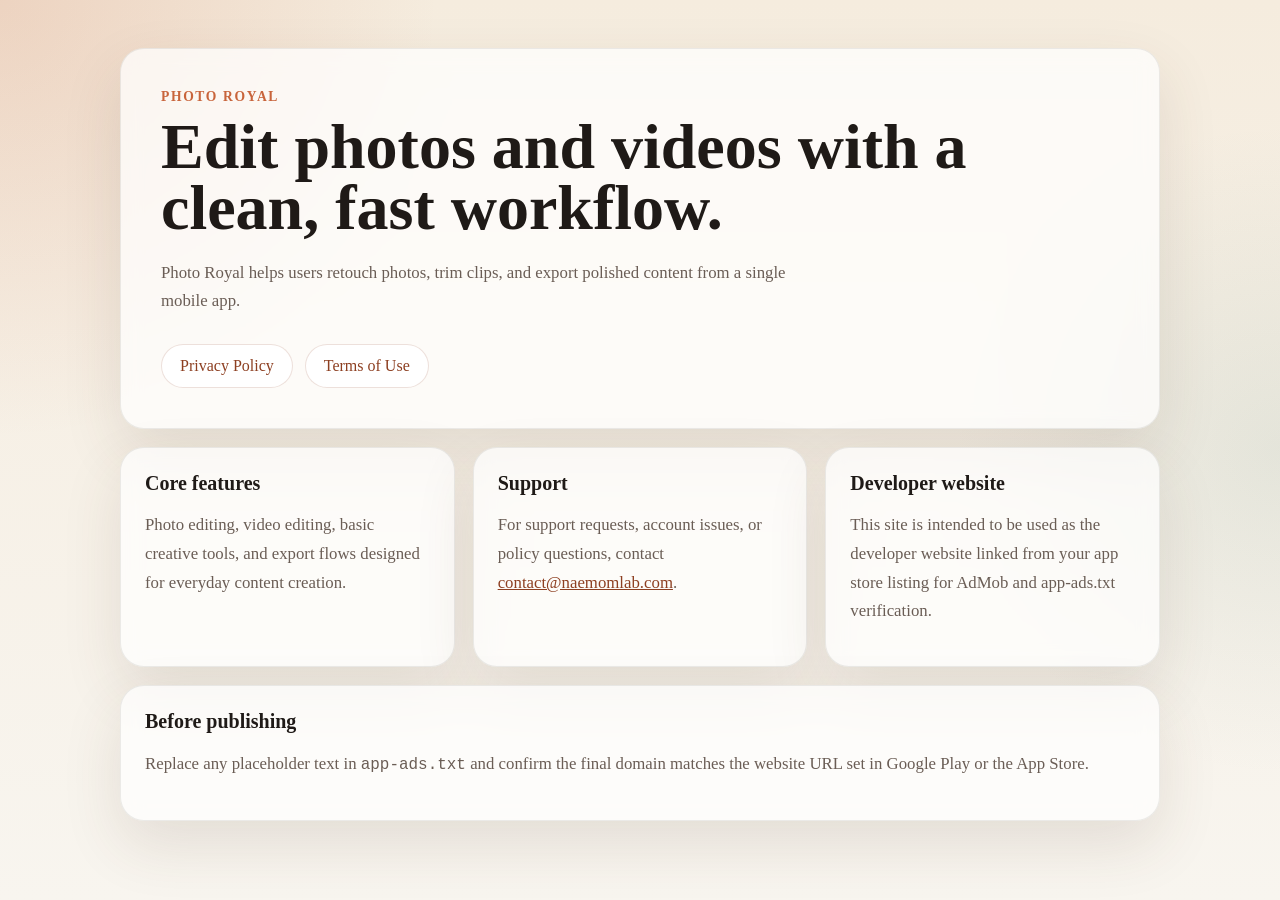
==== index.html @ b3946404 "Add brian.vn GitHub Pages site" ====
<!DOCTYPE html>
<html lang="en">
  <head>
    <meta charset="UTF-8" />
    <meta name="viewport" content="width=device-width, initial-scale=1.0" />
    <title>Photo Royal</title>
    <meta
      name="description"
      content="Photo Royal is a simple photo and video editing app with creative tools for quick editing and sharing."
    />
    <link rel="stylesheet" href="./styles.css" />
  </head>
  <body>
    <main class="shell">
      <section class="hero">
        <p class="eyebrow">Photo Royal</p>
        <h1>Edit photos and videos with a clean, fast workflow.</h1>
        <p class="lead">
          Photo Royal helps users retouch photos, trim clips, and export polished
          content from a single mobile app.
        </p>
        <div class="actions">
          <a href="./privacy.html">Privacy Policy</a>
          <a href="./terms.html">Terms of Use</a>
        </div>
      </section>

      <section class="grid">
        <article class="card">
          <h2>Core features</h2>
          <p>
            Photo editing, video editing, basic creative tools, and export flows
            designed for everyday content creation.
          </p>
        </article>
        <article class="card">
          <h2>Support</h2>
          <p>
            For support requests, account issues, or policy questions, contact
            <a href="mailto:contact@naemomlab.com">contact@naemomlab.com</a>.
          </p>
        </article>
        <article class="card">
          <h2>Developer website</h2>
          <p>
            This site is intended to be used as the developer website linked from
            your app store listing for AdMob and app-ads.txt verification.
          </p>
        </article>
      </section>

      <section class="card notice">
        <h2>Before publishing</h2>
        <p>
          Replace any placeholder text in <code>app-ads.txt</code> and confirm the
          final domain matches the website URL set in Google Play or the App
          Store.
        </p>
      </section>
    </main>
  </body>
</html>
---- styles.css ----
:root {
  --bg: #f6f1e8;
  --surface: rgba(255, 255, 255, 0.72);
  --surface-strong: #ffffff;
  --text: #1f1a17;
  --muted: #6a5d55;
  --accent: #c8643b;
  --accent-dark: #8d3f21;
  --border: rgba(31, 26, 23, 0.08);
  --shadow: 0 24px 60px rgba(86, 56, 38, 0.12);
}

* {
  box-sizing: border-box;
}

html {
  font-size: 16px;
}

body {
  margin: 0;
  min-height: 100vh;
  font-family: Georgia, "Times New Roman", serif;
  color: var(--text);
  background:
    radial-gradient(circle at top left, rgba(200, 100, 59, 0.18), transparent 28%),
    radial-gradient(circle at right center, rgba(96, 140, 128, 0.12), transparent 24%),
    linear-gradient(180deg, #f5ecde 0%, #f8f5ef 100%);
}

a {
  color: var(--accent-dark);
}

.shell {
  width: min(1040px, calc(100% - 32px));
  margin: 0 auto;
  padding: 48px 0 72px;
}

.hero,
.card,
.document {
  background: var(--surface);
  backdrop-filter: blur(10px);
  border: 1px solid var(--border);
  border-radius: 24px;
  box-shadow: var(--shadow);
}

.hero {
  padding: 40px;
}

.eyebrow {
  margin: 0 0 12px;
  color: var(--accent);
  font-size: 0.85rem;
  font-weight: 700;
  letter-spacing: 0.12em;
  text-transform: uppercase;
}

h1 {
  margin: 0;
  font-size: clamp(2.4rem, 5vw, 4.5rem);
  line-height: 0.95;
}

.lead,
.card p,
.document p,
.document li {
  font-size: 1.05rem;
  line-height: 1.7;
  color: var(--muted);
}

.lead {
  max-width: 40rem;
  margin: 20px 0 0;
}

.actions {
  display: flex;
  flex-wrap: wrap;
  gap: 12px;
  margin-top: 28px;
}

.actions a {
  display: inline-flex;
  align-items: center;
  justify-content: center;
  padding: 12px 18px;
  border-radius: 999px;
  text-decoration: none;
  border: 1px solid rgba(141, 63, 33, 0.16);
  background: var(--surface-strong);
}

.grid {
  display: grid;
  grid-template-columns: repeat(3, minmax(0, 1fr));
  gap: 18px;
  margin-top: 18px;
}

.card {
  padding: 24px;
}

.card h2,
.document h2 {
  margin-top: 0;
  margin-bottom: 12px;
  font-size: 1.25rem;
}

.notice {
  margin-top: 18px;
}

.document-shell {
  max-width: 860px;
}

.back-link {
  display: inline-block;
  margin-bottom: 16px;
}

.document {
  padding: 32px;
}

.meta {
  margin-top: 8px;
  color: var(--muted);
}

ul {
  padding-left: 20px;
}

code {
  font-family: "SFMono-Regular", Consolas, "Liberation Mono", monospace;
  font-size: 0.95em;
}

@media (max-width: 800px) {
  .grid {
    grid-template-columns: 1fr;
  }

  .hero,
  .document,
  .card {
    padding: 24px;
  }

  .shell {
    width: min(100% - 24px, 1040px);
    padding: 24px 0 48px;
  }
}
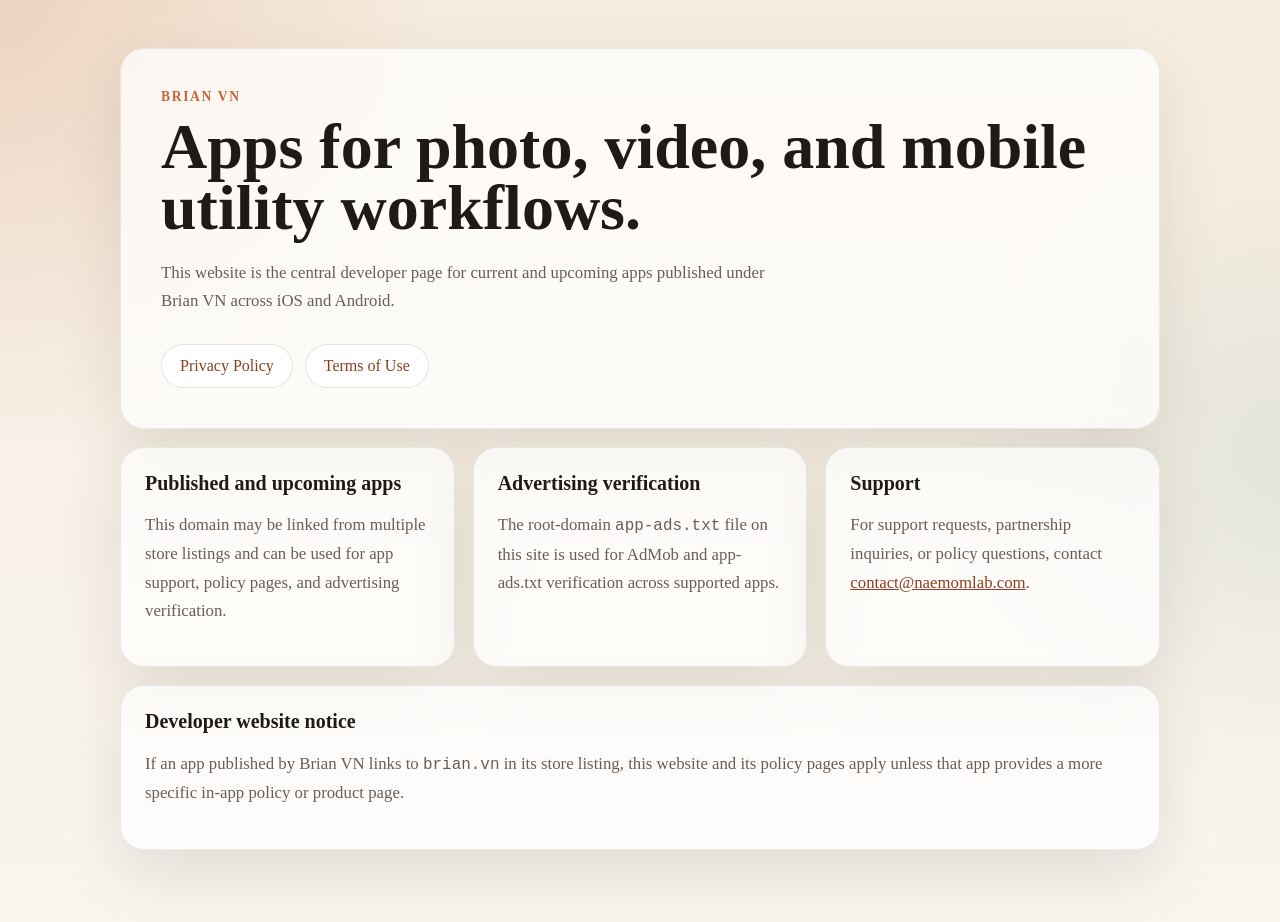
==== commit 08542616: "Update web site" ====
--- a/index.html
+++ b/index.html
@@ -3,21 +3,21 @@
   <head>
     <meta charset="UTF-8" />
     <meta name="viewport" content="width=device-width, initial-scale=1.0" />
-    <title>Photo Royal</title>
+    <title>Brian VN Apps</title>
     <meta
       name="description"
-      content="Photo Royal is a simple photo and video editing app with creative tools for quick editing and sharing."
+      content="Developer website for Brian VN apps across iOS and Android."
     />
     <link rel="stylesheet" href="./styles.css" />
   </head>
   <body>
     <main class="shell">
       <section class="hero">
-        <p class="eyebrow">Photo Royal</p>
-        <h1>Edit photos and videos with a clean, fast workflow.</h1>
+        <p class="eyebrow">Brian VN</p>
+        <h1>Apps for photo, video, and mobile utility workflows.</h1>
         <p class="lead">
-          Photo Royal helps users retouch photos, trim clips, and export polished
-          content from a single mobile app.
+          This website is the central developer page for current and upcoming apps
+          published under Brian VN across iOS and Android.
         </p>
         <div class="actions">
           <a href="./privacy.html">Privacy Policy</a>
@@ -27,34 +27,35 @@
 
       <section class="grid">
         <article class="card">
-          <h2>Core features</h2>
+          <h2>Published and upcoming apps</h2>
           <p>
-            Photo editing, video editing, basic creative tools, and export flows
-            designed for everyday content creation.
+            This domain may be linked from multiple store listings and can be used
+            for app support, policy pages, and advertising verification.
+          </p>
+        </article>
+        <article class="card">
+          <h2>Advertising verification</h2>
+          <p>
+            The root-domain <code>app-ads.txt</code> file on this site is used for
+            AdMob and app-ads.txt verification across supported apps.
           </p>
         </article>
         <article class="card">
           <h2>Support</h2>
           <p>
-            For support requests, account issues, or policy questions, contact
+            For support requests, partnership inquiries, or policy questions,
+            contact
             <a href="mailto:contact@naemomlab.com">contact@naemomlab.com</a>.
-          </p>
-        </article>
-        <article class="card">
-          <h2>Developer website</h2>
-          <p>
-            This site is intended to be used as the developer website linked from
-            your app store listing for AdMob and app-ads.txt verification.
           </p>
         </article>
       </section>
 
       <section class="card notice">
-        <h2>Before publishing</h2>
+        <h2>Developer website notice</h2>
         <p>
-          Replace any placeholder text in <code>app-ads.txt</code> and confirm the
-          final domain matches the website URL set in Google Play or the App
-          Store.
+          If an app published by Brian VN links to <code>brian.vn</code> in its
+          store listing, this website and its policy pages apply unless that app
+          provides a more specific in-app policy or product page.
         </p>
       </section>
     </main>
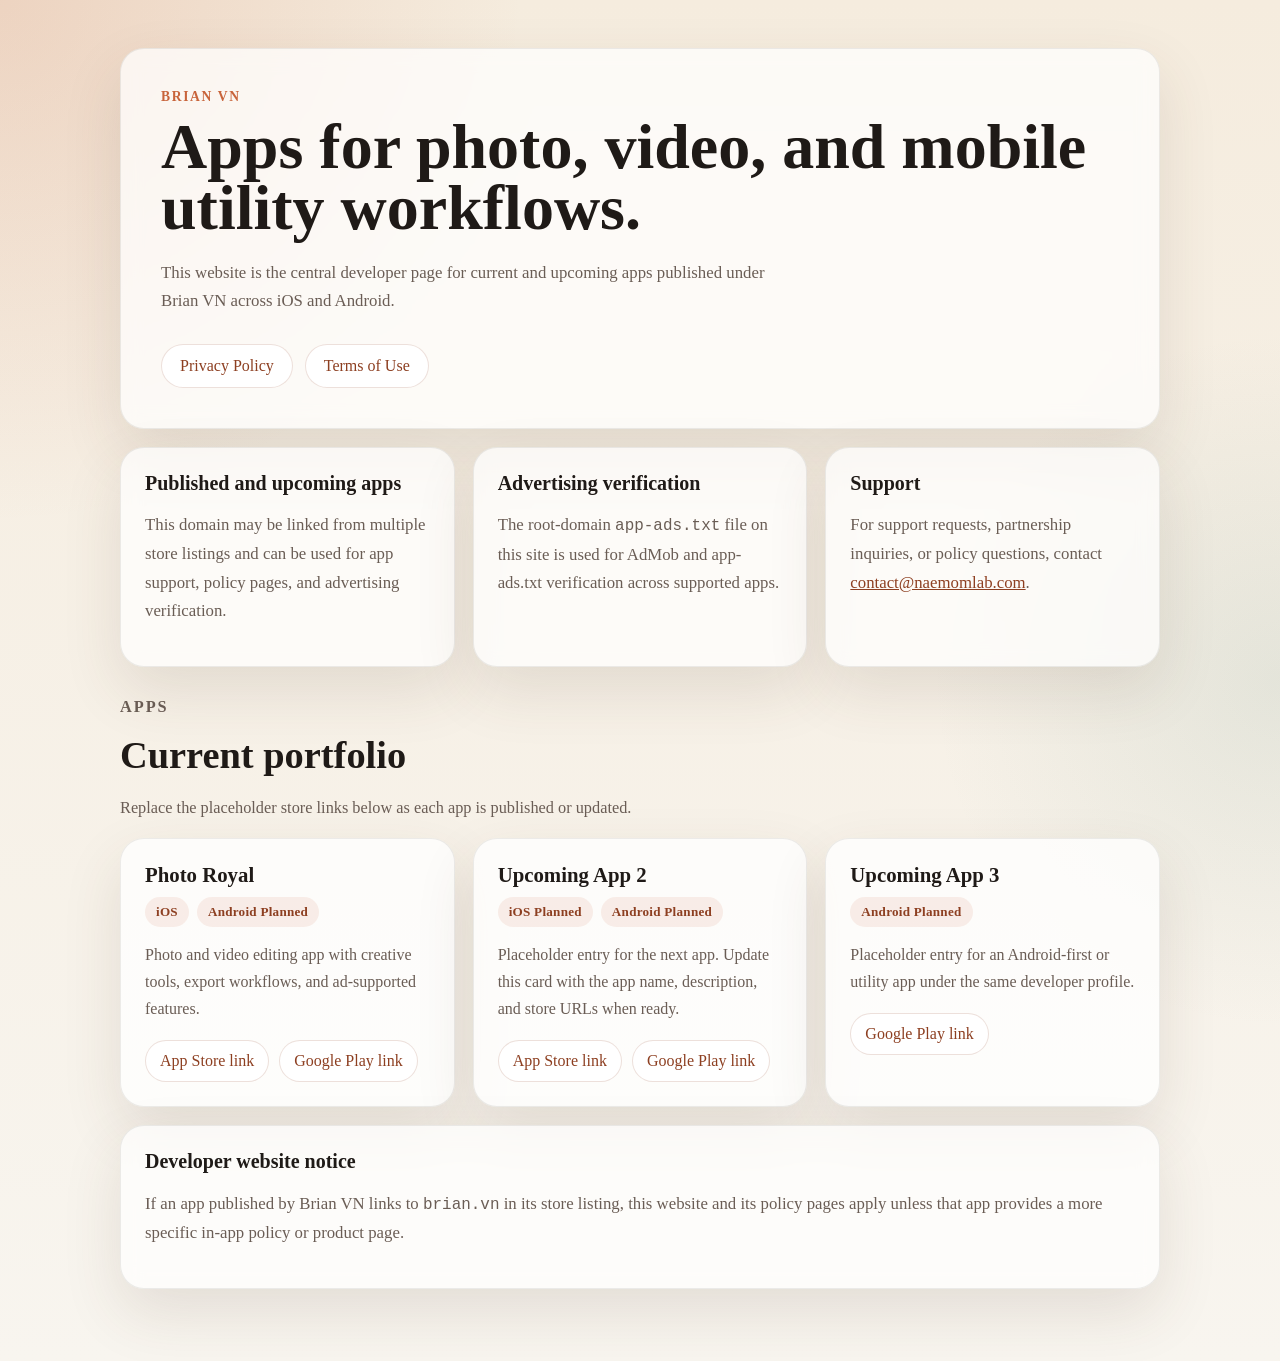
==== commit af6978a0: "Update code" ====
--- a/index.html
+++ b/index.html
@@ -50,6 +50,71 @@
         </article>
       </section>
 
+      <section class="apps-section">
+        <div class="section-heading">
+          <p class="eyebrow">Apps</p>
+          <h2>Current portfolio</h2>
+          <p>
+            Replace the placeholder store links below as each app is published or
+            updated.
+          </p>
+        </div>
+
+        <div class="apps-grid">
+          <article class="app-card">
+            <div class="app-header">
+              <h3>Photo Royal</h3>
+              <div class="platforms">
+                <span class="platform">iOS</span>
+                <span class="platform">Android Planned</span>
+              </div>
+            </div>
+            <p>
+              Photo and video editing app with creative tools, export workflows,
+              and ad-supported features.
+            </p>
+            <div class="app-links">
+              <a href="#">App Store link</a>
+              <a href="#">Google Play link</a>
+            </div>
+          </article>
+
+          <article class="app-card">
+            <div class="app-header">
+              <h3>Upcoming App 2</h3>
+              <div class="platforms">
+                <span class="platform">iOS Planned</span>
+                <span class="platform">Android Planned</span>
+              </div>
+            </div>
+            <p>
+              Placeholder entry for the next app. Update this card with the app
+              name, description, and store URLs when ready.
+            </p>
+            <div class="app-links">
+              <a href="#">App Store link</a>
+              <a href="#">Google Play link</a>
+            </div>
+          </article>
+
+          <article class="app-card">
+            <div class="app-header">
+              <h3>Upcoming App 3</h3>
+              <div class="platforms">
+                <span class="platform">Android Planned</span>
+              </div>
+            </div>
+            <p>
+              Placeholder entry for an Android-first or utility app under the same
+              developer profile.
+            </p>
+            <div class="app-links">
+              <a href="#">Google Play link</a>
+            </div>
+          </article>
+        </div>
+      </section>
+
       <section class="card notice">
         <h2>Developer website notice</h2>
         <p>
--- a/styles.css
+++ b/styles.css
@@ -165,3 +165,96 @@
     padding: 24px 0 48px;
   }
 }
+
+.apps-section {
+  margin-top: 26px;
+}
+
+.section-heading {
+  margin-bottom: 16px;
+}
+
+.section-heading h2 {
+  margin: 0;
+  font-size: clamp(1.8rem, 3vw, 2.6rem);
+}
+
+.section-heading p {
+  max-width: 40rem;
+  color: var(--muted);
+  font-size: 1.02rem;
+  line-height: 1.7;
+}
+
+.apps-grid {
+  display: grid;
+  grid-template-columns: repeat(3, minmax(0, 1fr));
+  gap: 18px;
+}
+
+.app-card {
+  padding: 24px;
+  border-radius: 24px;
+  border: 1px solid var(--border);
+  background: rgba(255, 255, 255, 0.78);
+  box-shadow: var(--shadow);
+}
+
+.app-card h3 {
+  margin: 0;
+  font-size: 1.3rem;
+}
+
+.app-card p {
+  margin: 14px 0 0;
+  color: var(--muted);
+  line-height: 1.7;
+}
+
+.app-header {
+  display: flex;
+  flex-direction: column;
+  gap: 10px;
+}
+
+.platforms {
+  display: flex;
+  flex-wrap: wrap;
+  gap: 8px;
+}
+
+.platform {
+  display: inline-flex;
+  align-items: center;
+  padding: 7px 11px;
+  border-radius: 999px;
+  background: rgba(200, 100, 59, 0.1);
+  color: var(--accent-dark);
+  font-size: 0.82rem;
+  font-weight: 700;
+  letter-spacing: 0.02em;
+}
+
+.app-links {
+  display: flex;
+  flex-wrap: wrap;
+  gap: 10px;
+  margin-top: 18px;
+}
+
+.app-links a {
+  display: inline-flex;
+  align-items: center;
+  justify-content: center;
+  padding: 11px 14px;
+  border-radius: 999px;
+  text-decoration: none;
+  border: 1px solid rgba(141, 63, 33, 0.16);
+  background: var(--surface-strong);
+}
+
+@media (max-width: 800px) {
+  .apps-grid {
+    grid-template-columns: 1fr;
+  }
+}
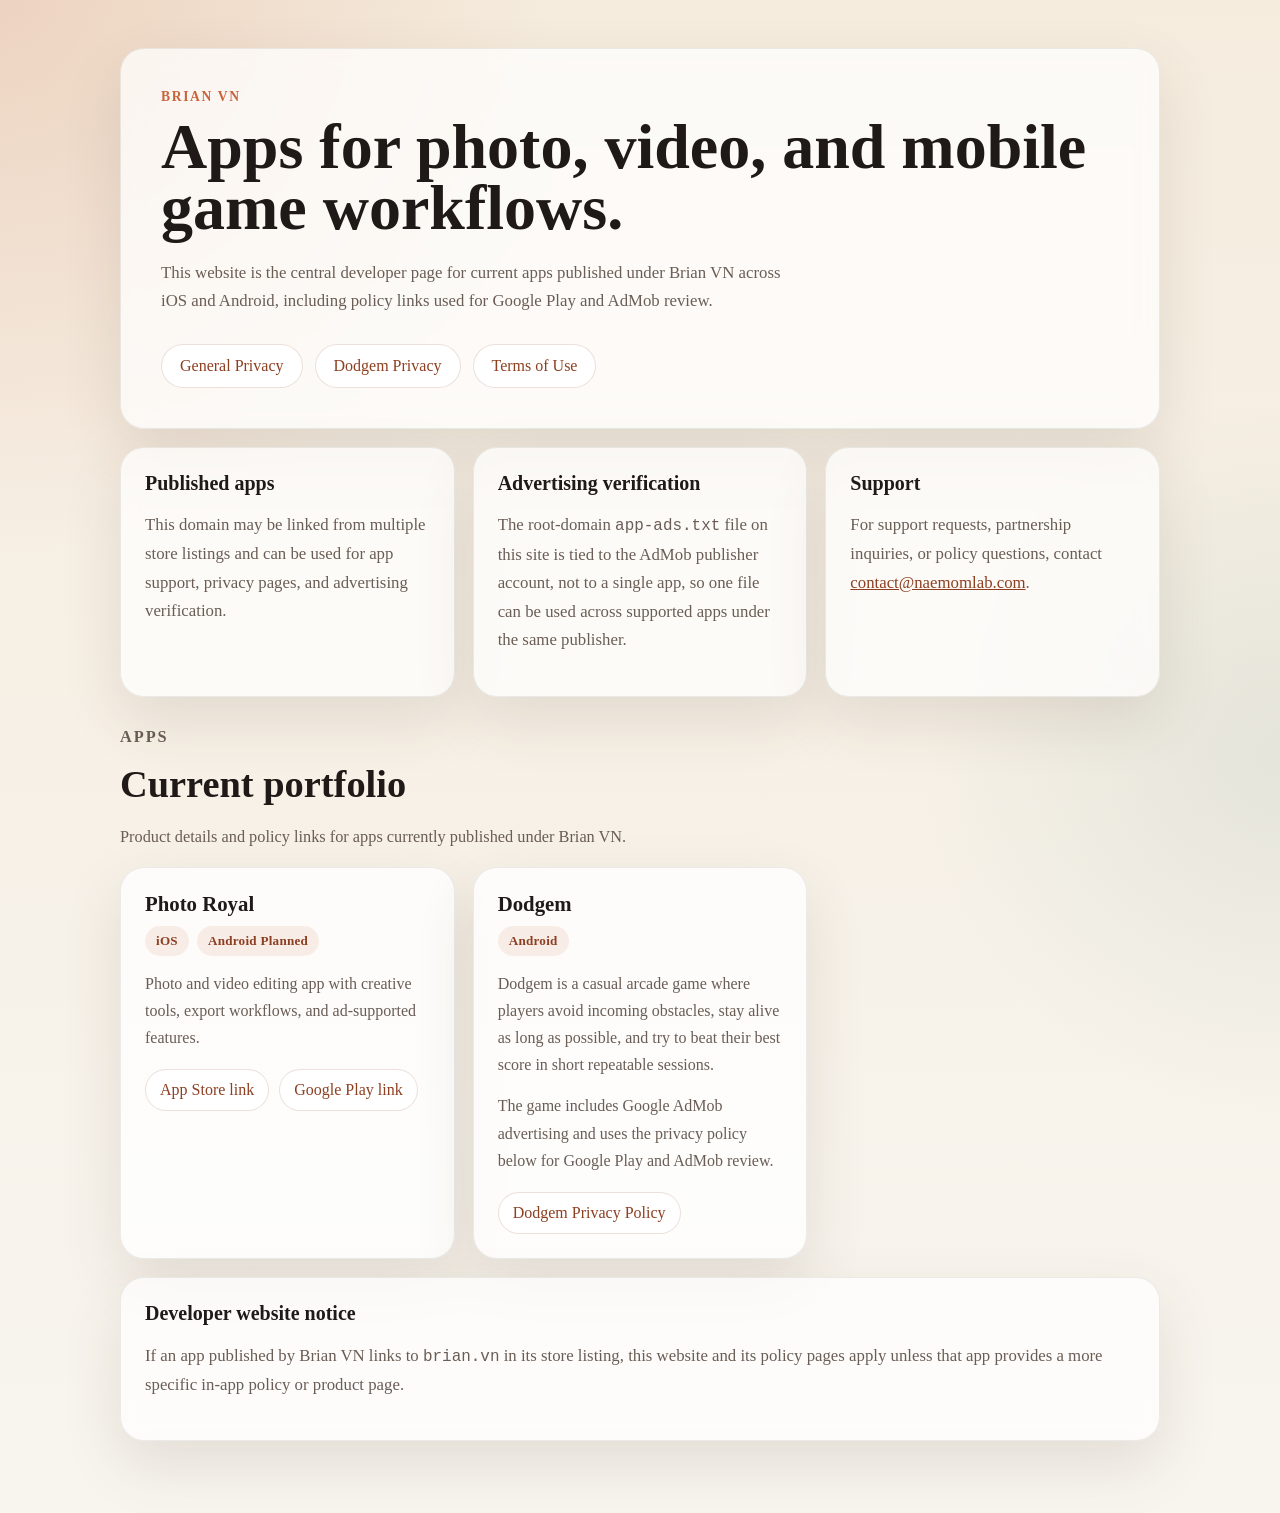
==== commit 07e92491: "Update site" ====
--- a/index.html
+++ b/index.html
@@ -6,7 +6,7 @@
     <title>Brian VN Apps</title>
     <meta
       name="description"
-      content="Developer website for Brian VN apps across iOS and Android."
+      content="Developer website for Brian VN apps including Photo Royal and Dodgem across iOS and Android."
     />
     <link rel="stylesheet" href="./styles.css" />
   </head>
@@ -14,30 +14,33 @@
     <main class="shell">
       <section class="hero">
         <p class="eyebrow">Brian VN</p>
-        <h1>Apps for photo, video, and mobile utility workflows.</h1>
+        <h1>Apps for photo, video, and mobile game workflows.</h1>
         <p class="lead">
-          This website is the central developer page for current and upcoming apps
-          published under Brian VN across iOS and Android.
+          This website is the central developer page for current apps published
+          under Brian VN across iOS and Android, including policy links used for
+          Google Play and AdMob review.
         </p>
         <div class="actions">
-          <a href="./privacy.html">Privacy Policy</a>
+          <a href="./privacy.html">General Privacy</a>
+          <a href="./dodgem-privacy.html">Dodgem Privacy</a>
           <a href="./terms.html">Terms of Use</a>
         </div>
       </section>
 
       <section class="grid">
         <article class="card">
-          <h2>Published and upcoming apps</h2>
+          <h2>Published apps</h2>
           <p>
             This domain may be linked from multiple store listings and can be used
-            for app support, policy pages, and advertising verification.
+            for app support, privacy pages, and advertising verification.
           </p>
         </article>
         <article class="card">
           <h2>Advertising verification</h2>
           <p>
-            The root-domain <code>app-ads.txt</code> file on this site is used for
-            AdMob and app-ads.txt verification across supported apps.
+            The root-domain <code>app-ads.txt</code> file on this site is tied to
+            the AdMob publisher account, not to a single app, so one file can be
+            used across supported apps under the same publisher.
           </p>
         </article>
         <article class="card">
@@ -55,8 +58,8 @@
           <p class="eyebrow">Apps</p>
           <h2>Current portfolio</h2>
           <p>
-            Replace the placeholder store links below as each app is published or
-            updated.
+            Product details and policy links for apps currently published under
+            Brian VN.
           </p>
         </div>
 
@@ -81,35 +84,22 @@
 
           <article class="app-card">
             <div class="app-header">
-              <h3>Upcoming App 2</h3>
+              <h3>Dodgem</h3>
               <div class="platforms">
-                <span class="platform">iOS Planned</span>
-                <span class="platform">Android Planned</span>
+                <span class="platform">Android</span>
               </div>
             </div>
             <p>
-              Placeholder entry for the next app. Update this card with the app
-              name, description, and store URLs when ready.
+              Dodgem is a casual arcade game where players avoid incoming
+              obstacles, stay alive as long as possible, and try to beat their
+              best score in short repeatable sessions.
+            </p>
+            <p>
+              The game includes Google AdMob advertising and uses the privacy
+              policy below for Google Play and AdMob review.
             </p>
             <div class="app-links">
-              <a href="#">App Store link</a>
-              <a href="#">Google Play link</a>
-            </div>
-          </article>
-
-          <article class="app-card">
-            <div class="app-header">
-              <h3>Upcoming App 3</h3>
-              <div class="platforms">
-                <span class="platform">Android Planned</span>
-              </div>
-            </div>
-            <p>
-              Placeholder entry for an Android-first or utility app under the same
-              developer profile.
-            </p>
-            <div class="app-links">
-              <a href="#">Google Play link</a>
+              <a href="./dodgem-privacy.html">Dodgem Privacy Policy</a>
             </div>
           </article>
         </div>
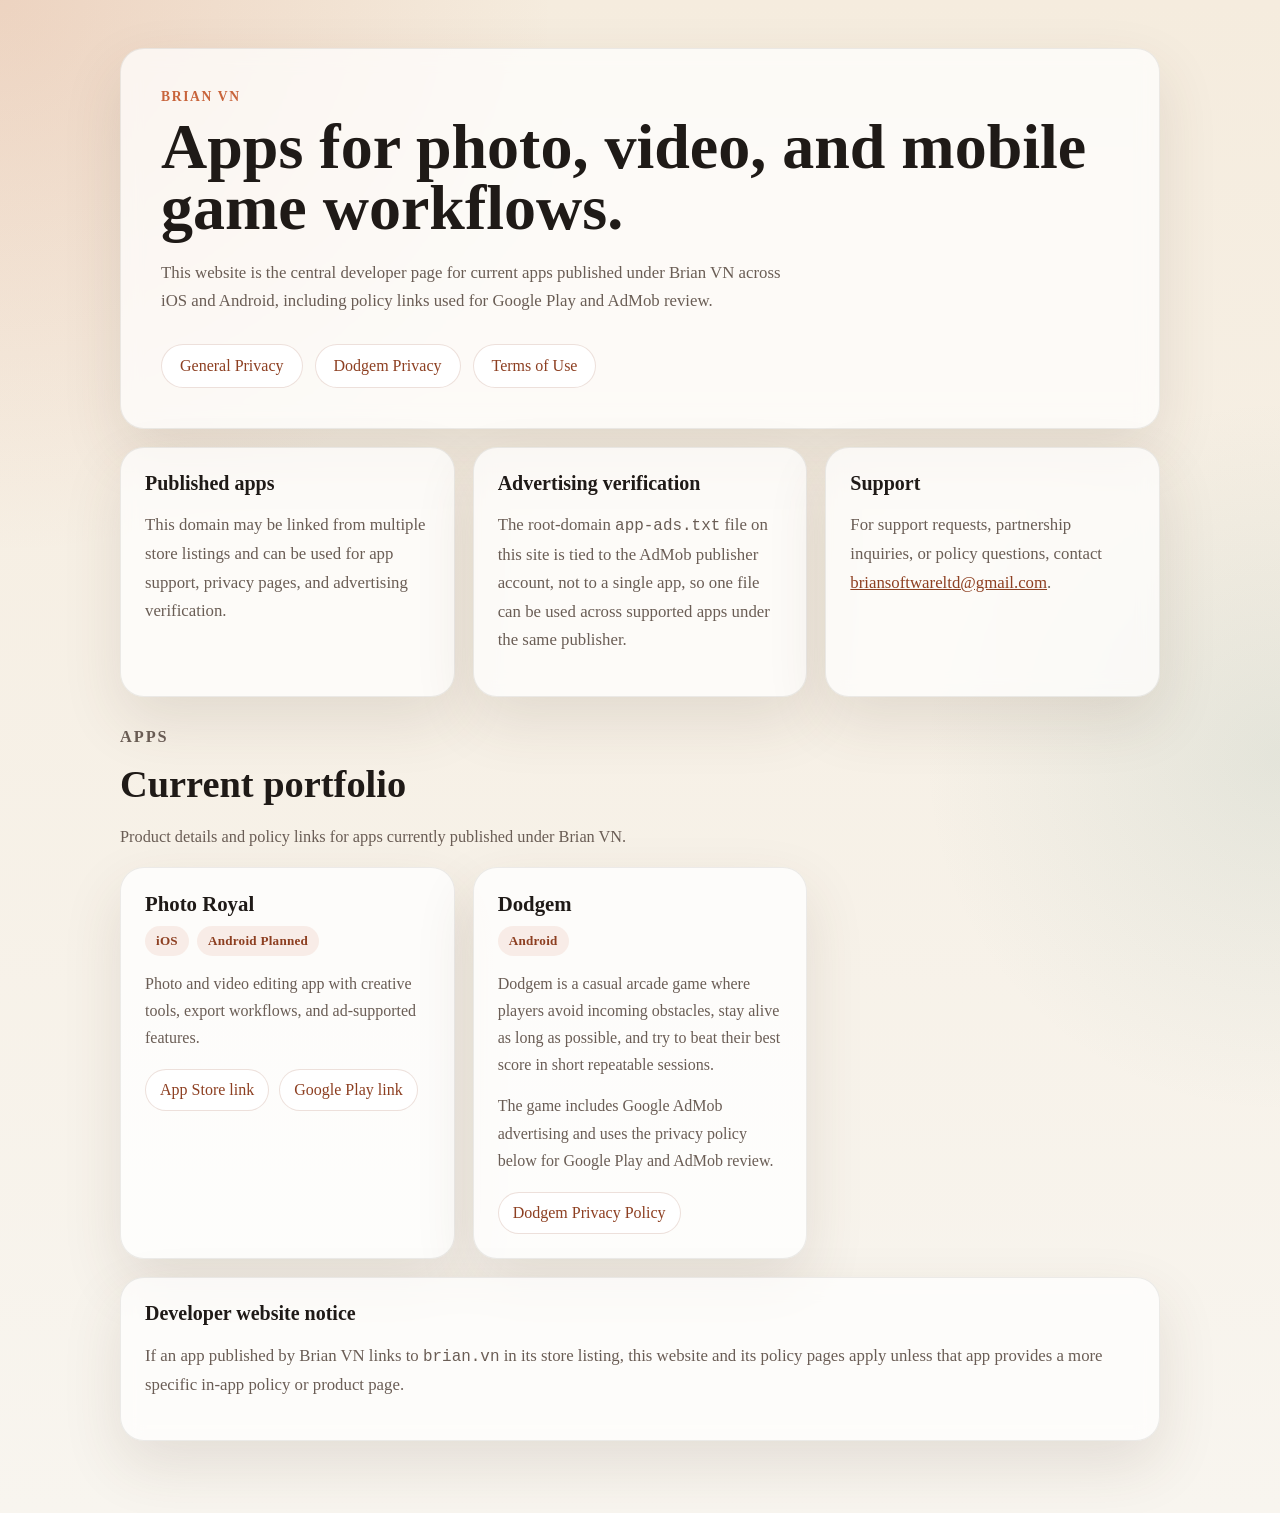
==== commit ee1ce3b9: "Update mail contact" ====
--- a/index.html
+++ b/index.html
@@ -48,7 +48,7 @@
           <p>
             For support requests, partnership inquiries, or policy questions,
             contact
-            <a href="mailto:contact@naemomlab.com">contact@naemomlab.com</a>.
+            <a href="mailto:briansoftwareltd@gmail.com">briansoftwareltd@gmail.com</a>.
           </p>
         </article>
       </section>
